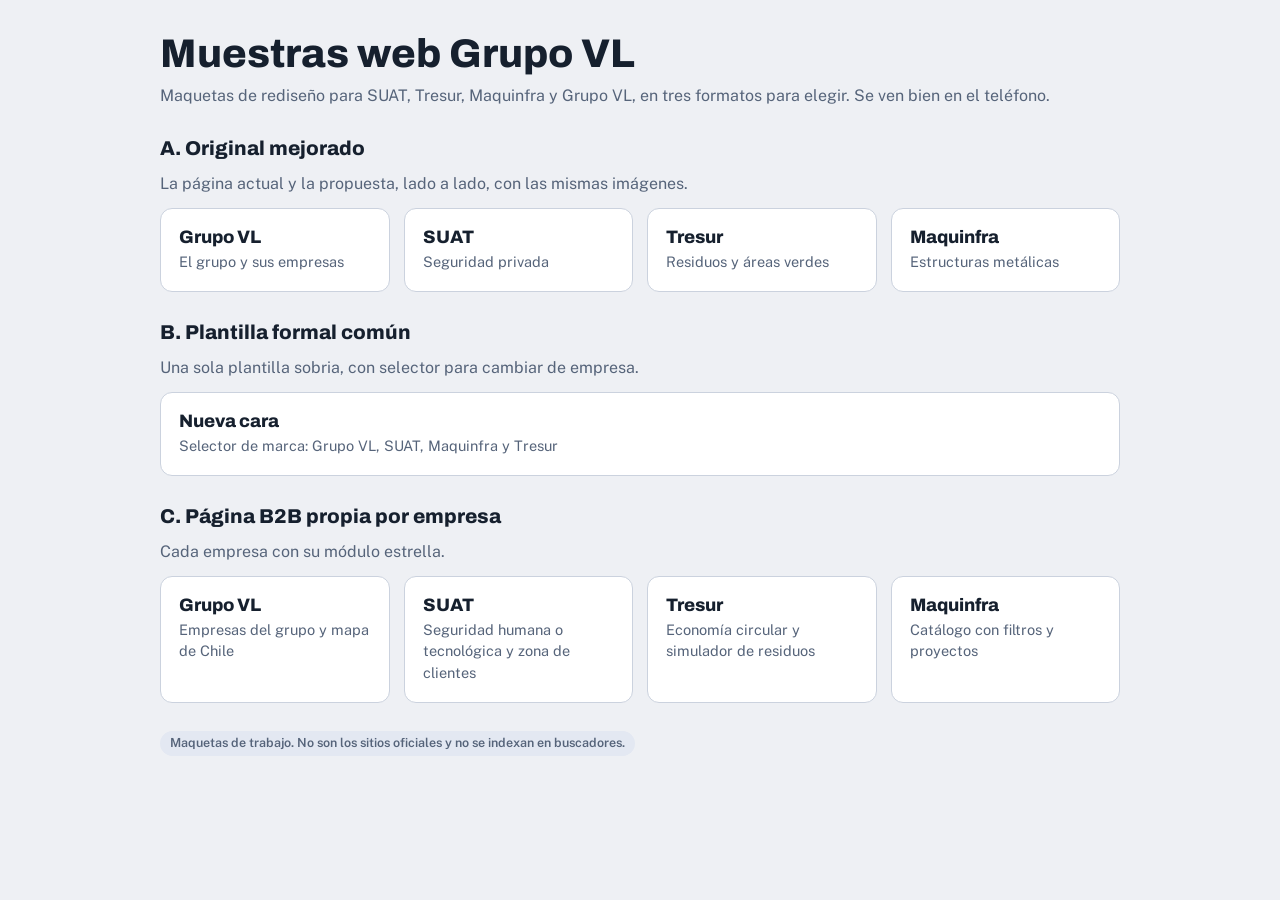
==== index.html @ 11b12445 "Maquetas web de Grupo VL: familias A, B y C Co-Authored-By: Claude Sonnet 5.5 <noreply@anthropic.com" ====
<!doctype html>
<html lang="es"><head><meta charset="utf-8">
<meta name="viewport" content="width=device-width,initial-scale=1">
<meta name="robots" content="noindex,nofollow">
<title>Muestras web Grupo VL</title>
<link rel="stylesheet" href="https://fonts.googleapis.com/css2?family=Archivo:wght@500;700;800&family=Public+Sans:wght@400;500;600&display=swap">
<style>
:root{--bg:#EEF0F4;--fg:#16202E;--muted:#56647A;--line:#CBD2DE;--panel:#FFFFFF;--accent:#1B3A8C;--chip:#E3E8F2;--display:'Archivo',Arial,sans-serif;--body:'Public Sans',Arial,sans-serif}
@media (prefers-color-scheme:dark){:root{--bg:#0F1623;--fg:#E6EBF5;--muted:#9AA8C0;--line:#2A3650;--panel:#172033;--accent:#8FA9F0;--chip:#222E47;color-scheme:dark}}
*{box-sizing:border-box}
html{color-scheme:light}
body{margin:0;background:var(--bg);color:var(--fg);font:16px/1.5 var(--body);padding-inline:16px}
.wrap{max-width:960px;margin-inline:auto;padding-block:32px 56px;display:flex;flex-direction:column;gap:28px}
h1{font:800 clamp(28px,5vw,40px)/1.1 var(--display);margin:0}
h2{font:800 20px/1.2 var(--display);margin:0}
p{margin:0;color:var(--muted)}
section{display:flex;flex-direction:column;gap:12px}
.grid{display:grid;grid-template-columns:repeat(auto-fit,minmax(220px,1fr));gap:14px}
a.card{display:flex;flex-direction:column;gap:4px;background:var(--panel);border:1px solid var(--line);border-radius:12px;padding:18px;text-decoration:none;color:var(--fg);min-width:0}
a.card:hover,a.card:focus-visible{border-color:var(--accent);outline:none}
a.card strong{font:800 18px var(--display)}
a.card span{color:var(--muted);font-size:14.5px}
.tag{align-self:flex-start;background:var(--chip);color:var(--muted);border-radius:99px;padding:3px 10px;font-size:12.5px;font-weight:600}
</style></head><body>
<div class="wrap">
<div><h1>Muestras web Grupo VL</h1>
<p style="margin-top:8px">Maquetas de rediseño para SUAT, Tresur, Maquinfra y Grupo VL, en tres formatos para elegir. Se ven bien en el teléfono.</p></div>

<section>
<h2>A. Original mejorado</h2>
<p>La página actual y la propuesta, lado a lado, con las mismas imágenes.</p>
<div class="grid">
<a class="card" href="familia-a/grupovl/"><strong>Grupo VL</strong><span>El grupo y sus empresas</span></a>
<a class="card" href="familia-a/suat/"><strong>SUAT</strong><span>Seguridad privada</span></a>
<a class="card" href="familia-a/tresur/"><strong>Tresur</strong><span>Residuos y áreas verdes</span></a>
<a class="card" href="familia-a/maquinfra/"><strong>Maquinfra</strong><span>Estructuras metálicas</span></a>
</div>
</section>

<section>
<h2>B. Plantilla formal común</h2>
<p>Una sola plantilla sobria, con selector para cambiar de empresa.</p>
<div class="grid">
<a class="card" href="familia-b/"><strong>Nueva cara</strong><span>Selector de marca: Grupo VL, SUAT, Maquinfra y Tresur</span></a>
</div>
</section>

<section>
<h2>C. Página B2B propia por empresa</h2>
<p>Cada empresa con su módulo estrella.</p>
<div class="grid">
<a class="card" href="familia-c/grupovl/"><strong>Grupo VL</strong><span>Empresas del grupo y mapa de Chile</span></a>
<a class="card" href="familia-c/suat/"><strong>SUAT</strong><span>Seguridad humana o tecnológica y zona de clientes</span></a>
<a class="card" href="familia-c/tresur/"><strong>Tresur</strong><span>Economía circular y simulador de residuos</span></a>
<a class="card" href="familia-c/maquinfra/"><strong>Maquinfra</strong><span>Catálogo con filtros y proyectos</span></a>
</div>
</section>

<span class="tag">Maquetas de trabajo. No son los sitios oficiales y no se indexan en buscadores.</span>
</div>
</body></html>
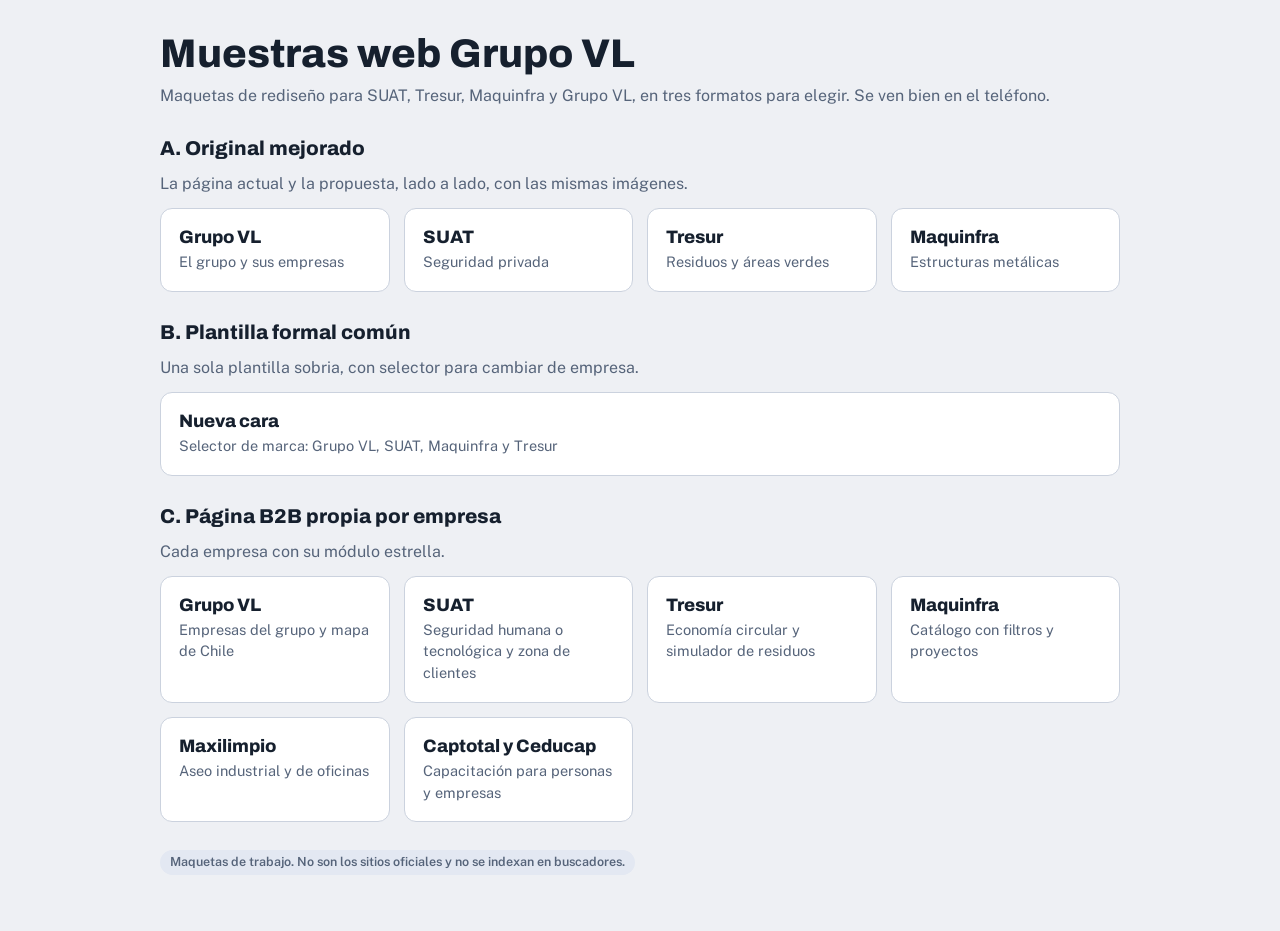
==== commit d841fd32: "Grupo VL (C): empresas con su propia pagina, cotizar otros servicios y licitaciones - Tarjetas de em" ====
--- a/index.html
+++ b/index.html
@@ -53,6 +53,8 @@
 <a class="card" href="familia-c/suat/"><strong>SUAT</strong><span>Seguridad humana o tecnológica y zona de clientes</span></a>
 <a class="card" href="familia-c/tresur/"><strong>Tresur</strong><span>Economía circular y simulador de residuos</span></a>
 <a class="card" href="familia-c/maquinfra/"><strong>Maquinfra</strong><span>Catálogo con filtros y proyectos</span></a>
+<a class="card" href="familia-c/maxilimpio/"><strong>Maxilimpio</strong><span>Aseo industrial y de oficinas</span></a>
+<a class="card" href="familia-c/captotal-ceducap/"><strong>Captotal y Ceducap</strong><span>Capacitación para personas y empresas</span></a>
 </div>
 </section>
 
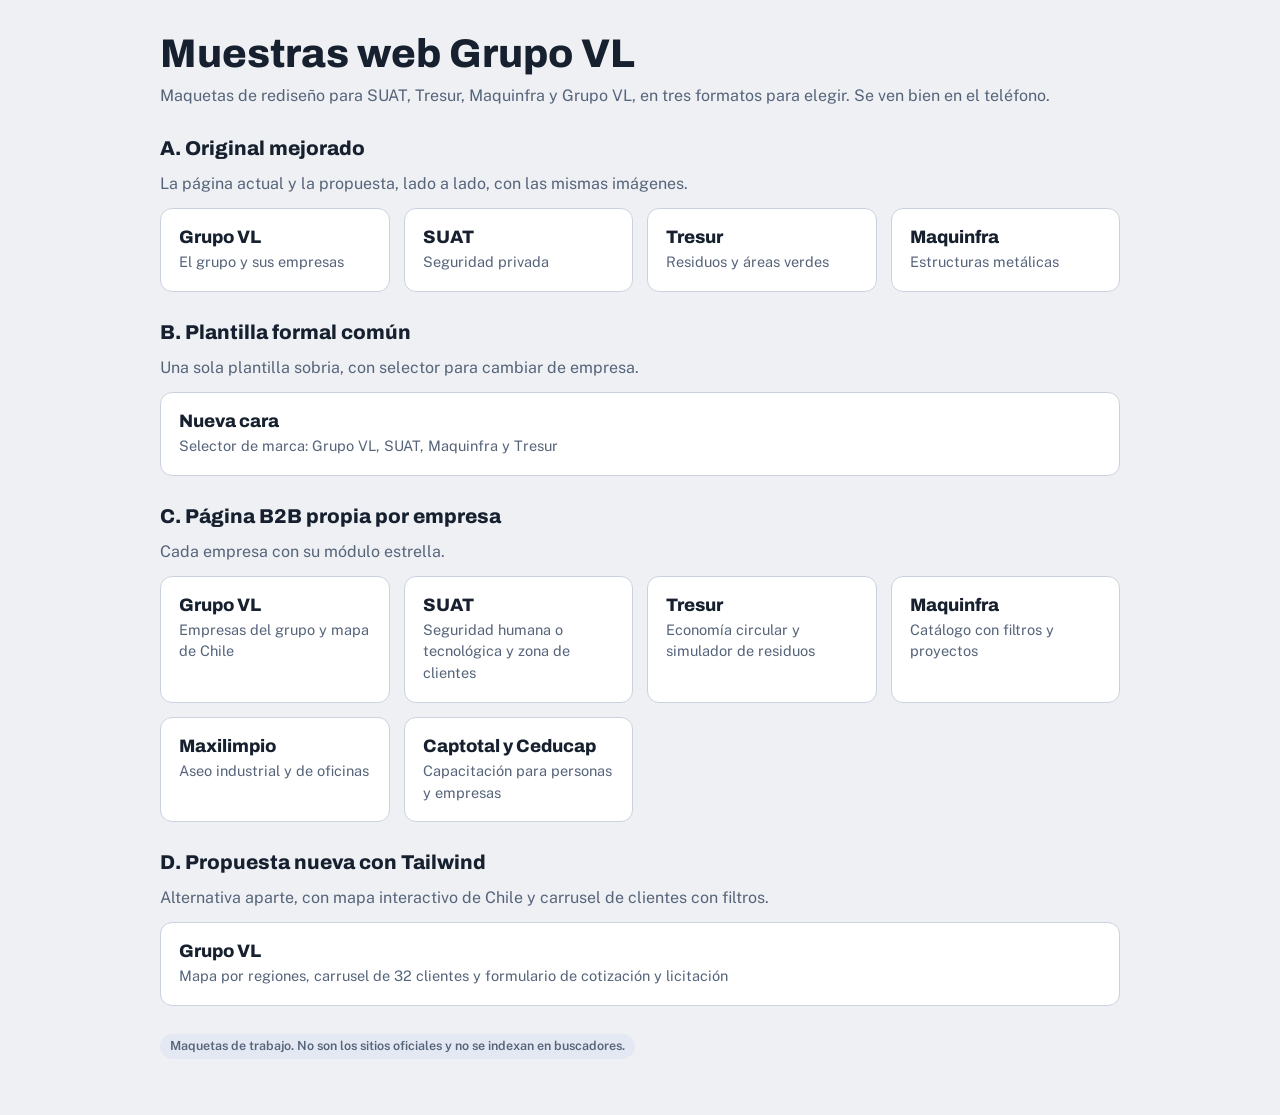
==== commit 3ad578df: "Propuesta D de Grupo VL: mapa interactivo, carrusel de clientes y formulario Solo agrega familia-d y" ====
--- a/index.html
+++ b/index.html
@@ -58,6 +58,14 @@
 </div>
 </section>
 
+<section>
+<h2>D. Propuesta nueva con Tailwind</h2>
+<p>Alternativa aparte, con mapa interactivo de Chile y carrusel de clientes con filtros.</p>
+<div class="grid">
+<a class="card" href="familia-d/grupovl/"><strong>Grupo VL</strong><span>Mapa por regiones, carrusel de 32 clientes y formulario de cotización y licitación</span></a>
+</div>
+</section>
+
 <span class="tag">Maquetas de trabajo. No son los sitios oficiales y no se indexan en buscadores.</span>
 </div>
 </body></html>
